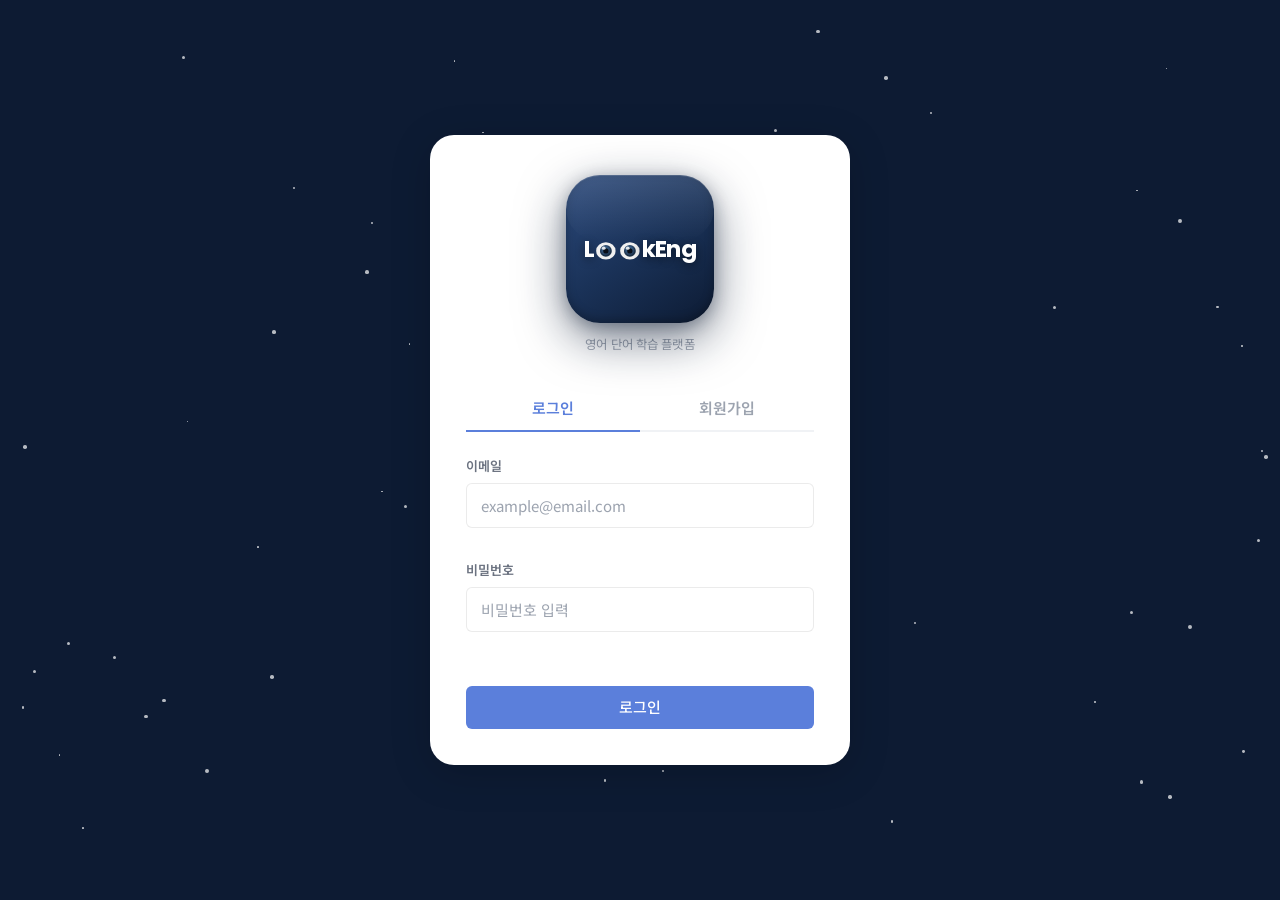
==== pages/dashboard.html @ 8b9e8c16 "✨ feat: 대시보드 페이지" ====
<!DOCTYPE html>
<html lang="ko">
<head>
  <meta charset="UTF-8">
  <meta name="viewport" content="width=device-width, initial-scale=1.0">
  <title>대시보드 - LookEng</title>
  <link rel="stylesheet" href="../css/global.css">
  <link rel="stylesheet" href="../css/components.css">
  <link rel="stylesheet" href="../css/pages/word-list.css">
  <link rel="stylesheet" href="../css/pages/dashboard.css">
</head>
<body>
  <div class="layout">
    
    
    <div class="layout__sidebar" id="sidebar"></div>

    <main class="layout__main">
      <div class="dashboard-grid">
        
        <!-- 좌측 컬럼: 메인 영역 -->
        <div class="dashboard-grid__left">
          
          <section class="welcome-card card">
            <p class="welcome-card__greeting">환영합니다!</p>
            <h1 class="welcome-card__title"><span id="userName">백송현</span>님, 오늘도 달려볼까요? 🚀</h1>
            <p class="welcome-card__subtitle">오늘의 목표까지 단 <strong>7단어</strong> 남았습니다.</p>

            <div class="welcome-progress">
              <div class="welcome-progress__header">
                <span>오늘의 학습 진행도</span>
                <span class="welcome-progress__text">8 / 15</span>
              </div>
              <div class="progress-bar">
                <div class="progress-bar__fill" style="width: 53%;"></div>
              </div>
            </div>

            <div class="welcome-actions">
              <a href="./test.html" class="btn btn--primary">▶ 퀴즈 시작하기</a>
              <a href="./word-list.html" class="btn btn--secondary">단어장 보기</a>
            </div>
          </section>

          <section class="master-progress-card card">
            <h2>단어장 마스터 진행도</h2>
            <div class="master-progress__header">
              <span id="currentLevelText">Lv.1 (현재 외운 단어)</span>
              <span class="master-progress__count"><span id="progressText">0 / 0</span> 개 (Lv.5)</span>
            </div>
            <div class="progress-bar">
              <div class="progress-bar__fill progress-bar__fill--success" id="progressFill" style="width: 0%;"></div>
            </div>
          </section>

        </div>

        <!-- 우측 컬럼: 요약 영역 -->
        <div class="dashboard-grid__right">
          
          <section class="grade-card card card--navy">
            <div class="grade-stats">
              <div class="grade-stat">
                <span class="grade-stat__label">현재 등급</span>
                <strong class="grade-stat__value">
                  <span id="gradeEmoji">🥇</span> <span id="gradeLabel" style="color: #FFD700;">골드</span>
                </strong>
              </div>
              <div class="grade-stat grade-stat--right">
                <span class="grade-stat__label">누적 포인트</span>
                <strong class="grade-stat__value">855 P</strong>
              </div>
            </div>
            <div class="streak-box">
              <span class="streak-box__icon">🔥</span>
              <div class="streak-box__text">
                <strong>14일 연속 학습 중!</strong>
                <p>스트릭을 유지하고 보너스 P를 받으세요.</p>
              </div>
            </div>
          </section>

        </div>
      </div>
    </main>
  </div>

  <script type="module" src="../js/pages/dashboard.js"></script>
</body>
</html>
---- css/global.css ----
/* =============================================
   LookEng Global CSS
   - Google Fonts import
   - Design tokens (CSS 변수)
   - CSS Reset
   - Base typography
   - Layout utilities
   ============================================= */

@import url('https://fonts.googleapis.com/css2?family=Poppins:wght@400;600;700;800&family=Noto+Sans+KR:wght@400;500;700&display=swap');

/* ── Design Tokens ── */
:root {
  /* Brand Colors */
  --color-navy-dark:      #0D1B33;
  --color-navy-mid:       #1A3258;
  --color-navy-light:     #2C4A7C;
  --color-blue-primary:   #5B7FDB;
  --color-blue-light:     #A8C4F0;
  --color-blue-hover:     #4A6EC9;

  /* UI Colors */
  --color-bg:             #F0F2F5;
  --color-surface:        #FFFFFF;
  --color-border:         rgba(0, 0, 0, 0.08);
  --color-border-focus:   #5B7FDB;

  /* Text */
  --color-text-primary:   #1A1A2E;
  --color-text-secondary: #6B7280;
  --color-text-muted:     #9CA3AF;

  /* State */
  --color-success:        #10B981;
  --color-success-bg:     #ECFDF5;
  --color-danger:         #EF4444;
  --color-danger-bg:      #FEF2F2;
  --color-warning:        #F59E0B;
  --color-memorized:      #B0B8CC;

  /* Typography */
  --font-en:              'Poppins', sans-serif;
  --font-ko:              'Noto Sans KR', sans-serif;
  --font-size-base:       16px;

  /* Spacing & Shape */
  --radius-sm:            6px;
  --radius:               12px;
  --radius-lg:            16px;
  --radius-xl:            24px;

  /* Shadows */
  --shadow-sm:            0 1px 4px rgba(0, 0, 0, 0.06);
  --shadow-card:          0 2px 12px rgba(0, 0, 0, 0.08);
  --shadow-hover:         0 4px 20px rgba(0, 0, 0, 0.12);
  --shadow-modal:         0 8px 40px rgba(0, 0, 0, 0.18);

  /* Layout */
  --sidebar-width:        240px;
  --topbar-height:        60px;

  /* Transitions */
  --transition-fast:      0.15s ease;
  --transition-base:      0.25s ease;
  --transition-flip:      0.5s ease;
}

/* ── CSS Reset ── */
*, *::before, *::after {
  box-sizing: border-box;
  margin: 0;
  padding: 0;
}

[hidden] { display: none !important; }

html {
  font-size: var(--font-size-base);
  scroll-behavior: smooth;
}

body {
  font-family: var(--font-ko);
  background-color: var(--color-bg);
  color: var(--color-text-primary);
  line-height: 1.6;
  -webkit-font-smoothing: antialiased;
  -moz-osx-font-smoothing: grayscale;
}

a {
  color: inherit;
  text-decoration: none;
}

button {
  cursor: pointer;
  font-family: var(--font-ko);
  border: none;
  background: none;
  line-height: 1.5;
}

input, textarea, select {
  font-family: var(--font-ko);
  font-size: 1rem;
  outline: none;
}

img, svg {
  display: block;
  max-width: 100%;
}

ul, ol {
  list-style: none;
}

/* ── Typography Helpers ── */
.en {
  font-family: var(--font-en);
}

.text-primary   { color: var(--color-text-primary); }
.text-secondary { color: var(--color-text-secondary); }
.text-muted     { color: var(--color-text-muted); }
.text-blue      { color: var(--color-blue-primary); }
.text-danger    { color: var(--color-danger); }
.text-success   { color: var(--color-success); }

.font-bold      { font-weight: 700; }
.font-medium    { font-weight: 500; }

/* ── Sidebar Layout ── */
.layout {
  display: flex;
  min-height: 100vh;
}

.layout__sidebar {
  width: var(--sidebar-width);
  flex-shrink: 0;
  position: sticky;
  top: 0;
  height: 100vh;
}

.layout__main {
  flex: 1;
  min-width: 0;
  padding: 32px;
  overflow-y: auto;
}

/* ── Topbar Layout (테스트 페이지용) ── */
.topbar-layout {
  display: flex;
  flex-direction: column;
  min-height: 100vh;
}

.topbar {
  height: var(--topbar-height);
  background: var(--color-surface);
  border-bottom: 1px solid var(--color-border);
  display: flex;
  align-items: center;
  justify-content: space-between;
  padding: 0 24px;
  flex-shrink: 0;
}

.topbar__title {
  font-size: 1rem;
  font-weight: 700;
  color: var(--color-text-primary);
}

.topbar__right {
  display: flex;
  align-items: center;
  gap: 12px;
  color: var(--color-text-secondary);
  font-size: 0.875rem;
}

.topbar-layout__main {
  flex: 1;
  display: flex;
  align-items: center;
  justify-content: center;
  padding: 32px 16px;
  background: var(--color-bg);
}

/* ── Utility ── */
.sr-only {
  position: absolute;
  width: 1px;
  height: 1px;
  overflow: hidden;
  clip: rect(0, 0, 0, 0);
  white-space: nowrap;
}

.divider {
  border: none;
  border-top: 1px solid var(--color-border);
  margin: 16px 0;
}

/* ── Scrollbar ── */
::-webkit-scrollbar       { width: 6px; height: 6px; }
::-webkit-scrollbar-track { background: transparent; }
::-webkit-scrollbar-thumb { background: rgba(0,0,0,0.15); border-radius: 3px; }
::-webkit-scrollbar-thumb:hover { background: rgba(0,0,0,0.25); }
---- css/components.css ----
/* =============================================
   LookEng Components CSS
   - Buttons
   - Form inputs
   - Sidebar
   - Cards
   - Word card (3D flip)
   - Progress bar
   - Toast
   - Part-of-speech badges
   - Modal
   - Pagination
   - Grade card
   ============================================= */

/* ── Buttons ── */
.btn {
  display: inline-flex;
  align-items: center;
  justify-content: center;
  gap: 6px;
  padding: 10px 20px;
  border-radius: var(--radius-sm);
  font-size: 0.9375rem;
  font-weight: 500;
  transition: background var(--transition-fast), transform var(--transition-fast), box-shadow var(--transition-fast);
  white-space: nowrap;
  cursor: pointer;
}

.btn:active { transform: scale(0.97); }
.btn:disabled { opacity: 0.5; cursor: not-allowed; transform: none; }

.btn--primary {
  background: var(--color-blue-primary);
  color: #fff;
}
.btn--primary:hover:not(:disabled) {
  background: var(--color-blue-hover);
  box-shadow: 0 4px 14px rgba(91, 127, 219, 0.4);
}

.btn--navy {
  background: var(--color-navy-mid);
  color: #fff;
}
.btn--navy:hover:not(:disabled) {
  background: var(--color-navy-dark);
  box-shadow: 0 4px 14px rgba(26, 50, 88, 0.4);
}

.btn--secondary {
  background: var(--color-surface);
  color: var(--color-text-primary);
  border: 1px solid var(--color-border);
}
.btn--secondary:hover:not(:disabled) {
  background: var(--color-bg);
  border-color: #c0c8d4;
}

.btn--ghost {
  background: transparent;
  color: var(--color-text-secondary);
}
.btn--ghost:hover:not(:disabled) {
  background: var(--color-bg);
  color: var(--color-text-primary);
}

.btn--danger {
  background: var(--color-danger);
  color: #fff;
}
.btn--danger:hover:not(:disabled) {
  background: #dc2626;
}

.btn--sm { padding: 6px 14px; font-size: 0.8125rem; }
.btn--lg { padding: 14px 28px; font-size: 1rem; }
.btn--full { width: 100%; }

/* 로딩 스피너 버튼 */
.btn--loading { position: relative; color: transparent !important; pointer-events: none; }
.btn--loading::after {
  content: '';
  position: absolute;
  width: 16px; height: 16px;
  border: 2px solid rgba(255,255,255,0.4);
  border-top-color: #fff;
  border-radius: 50%;
  animation: spin 0.6s linear infinite;
}
@keyframes spin { to { transform: rotate(360deg); } }

/* ── Form Inputs ── */
.form-group {
  display: flex;
  flex-direction: column;
  gap: 6px;
  margin-bottom: 16px;
}

.form-label {
  font-size: 0.875rem;
  font-weight: 500;
  color: var(--color-text-primary);
}

.input {
  width: 100%;
  padding: 11px 14px;
  border: 1.5px solid var(--color-border);
  border-radius: var(--radius-sm);
  background: #f8f9fb;
  color: var(--color-text-primary);
  font-size: 0.9375rem;
  transition: border-color var(--transition-fast), background var(--transition-fast);
}
.input:focus {
  border-color: var(--color-border-focus);
  background: #fff;
}
.input::placeholder { color: var(--color-text-muted); }
.input--error { border-color: var(--color-danger); }

.form-error {
  font-size: 0.8125rem;
  color: var(--color-danger);
  display: none;
}
.form-error.is-visible { display: block; }

/* ── Sidebar ── */
.sidebar {
  width: var(--sidebar-width);
  height: 100vh;
  background: var(--color-surface);
  border-right: 1px solid var(--color-border);
  display: flex;
  flex-direction: column;
  padding: 0;
  overflow: hidden;
}

.sidebar__header {
  padding: 20px 16px 16px;
  border-bottom: 1px solid var(--color-border);
}

.sidebar__brand {
  display: flex;
  align-items: center;
  gap: 10px;
  text-decoration: none;
}

.sidebar__logo {
  width: 36px;
  height: 36px;
  background: linear-gradient(145deg, var(--color-navy-light), var(--color-navy-dark));
  border-radius: var(--radius-sm);
  display: flex;
  align-items: center;
  justify-content: center;
  flex-shrink: 0;
}

.sidebar__brand-text {
  font-family: var(--font-en);
  font-size: 1.125rem;
  font-weight: 700;
  color: var(--color-navy-mid);
  letter-spacing: -0.02em;
}

.sidebar__nav {
  flex: 1;
  padding: 12px 10px;
  display: flex;
  flex-direction: column;
  gap: 2px;
  overflow-y: auto;
}

.nav-item {
  display: flex;
  align-items: center;
  gap: 10px;
  padding: 10px 12px;
  border-radius: var(--radius-sm);
  font-size: 0.9rem;
  color: var(--color-text-secondary);
  transition: background var(--transition-fast), color var(--transition-fast);
  cursor: pointer;
  text-decoration: none;
}
.nav-item:hover { background: var(--color-bg); color: var(--color-text-primary); }
.nav-item--active {
  background: #EEF3FF;
  color: var(--color-blue-primary);
  font-weight: 500;
}
.nav-item--active .nav-item__icon svg path,
.nav-item--active .nav-item__icon svg rect { fill: var(--color-blue-primary); }

.nav-item__icon {
  width: 20px;
  height: 20px;
  flex-shrink: 0;
  display: flex;
  align-items: center;
  justify-content: center;
  opacity: 0.7;
}
.nav-item--active .nav-item__icon { opacity: 1; }

.sidebar__footer {
  padding: 14px 16px;
  border-top: 1px solid var(--color-border);
}

.sidebar__user-label {
  font-size: 0.75rem;
  color: var(--color-text-muted);
}

.sidebar__user-name {
  display: block;
  font-size: 0.9rem;
  font-weight: 500;
  color: var(--color-text-primary);
  margin: 2px 0 10px;
  overflow: hidden;
  text-overflow: ellipsis;
  white-space: nowrap;
}

.sidebar__logout-btn {
  display: flex;
  align-items: center;
  gap: 6px;
  font-size: 0.875rem;
  color: var(--color-danger);
  background: none;
  border: none;
  cursor: pointer;
  padding: 0;
  transition: opacity var(--transition-fast);
}
.sidebar__logout-btn:hover { opacity: 0.7; }

/* ── Section Header (페이지 공통) ── */
.page-header {
  display: flex;
  align-items: center;
  justify-content: space-between;
  margin-bottom: 8px;
}
.page-title {
  font-size: 1.75rem;
  font-weight: 700;
  color: var(--color-text-primary);
}
.page-subtitle {
  font-size: 0.875rem;
  color: var(--color-text-secondary);
  margin-bottom: 20px;
}

/* ── Progress Bar ── */
.progress-wrap {
  margin-bottom: 20px;
}

.progress-header {
  display: flex;
  justify-content: space-between;
  font-size: 0.875rem;
  color: var(--color-text-secondary);
  margin-bottom: 6px;
}
.progress-header strong { color: var(--color-blue-primary); }

.progress-bar {
  height: 8px;
  background: #E5EAF2;
  border-radius: 99px;
  overflow: hidden;
}

.progress-bar__fill {
  height: 100%;
  background: linear-gradient(90deg, var(--color-blue-primary), var(--color-blue-light));
  border-radius: 99px;
  transition: width 0.6s ease;
}

/* ── Toast ── */
.toast {
  position: fixed;
  bottom: 28px;
  right: 28px;
  padding: 12px 20px;
  border-radius: var(--radius-sm);
  font-size: 0.9rem;
  font-weight: 500;
  color: #fff;
  box-shadow: var(--shadow-modal);
  z-index: 9999;
  transform: translateY(12px);
  opacity: 0;
  transition: transform 0.25s ease, opacity 0.25s ease;
  max-width: 320px;
}
.toast.is-visible { transform: translateY(0); opacity: 1; }
.toast--info    { background: var(--color-navy-mid); }
.toast--success { background: var(--color-success); }
.toast--error   { background: var(--color-danger); }

/* ── Part-of-speech Badges ── */
.pos-badge {
  display: inline-block;
  padding: 2px 8px;
  border-radius: 99px;
  font-size: 0.75rem;
  font-weight: 500;
  font-family: var(--font-en);
  letter-spacing: 0.02em;
}
.pos-badge--noun       { background: #EEF3FF; color: #4A6EDB; }
.pos-badge--verb       { background: #ECFDF5; color: #059669; }
.pos-badge--adjective  { background: #FFF7ED; color: #D97706; }
.pos-badge--adverb     { background: #F5F3FF; color: #7C3AED; }
.pos-badge--default    { background: var(--color-bg); color: var(--color-text-secondary); }

/* ── Word Card (3D Flip) ── */
.word-grid {
  display: grid;
  grid-template-columns: repeat(3, 1fr);
  gap: 16px;
}

.word-card-wrapper {
  perspective: 1000px;
  cursor: pointer;
  min-height: 220px;
}

.word-card {
  position: relative;
  width: 100%;
  height: 100%;
  min-height: 220px;
  transform-style: preserve-3d;
  transition: transform var(--transition-flip);
}
.word-card.is-flipped { transform: rotateY(180deg); }

.word-card__face {
  position: absolute;
  inset: 0;
  backface-visibility: hidden;
  -webkit-backface-visibility: hidden;
  border-radius: var(--radius);
  background: var(--color-surface);
  box-shadow: var(--shadow-card);
  padding: 18px;
  display: flex;
  flex-direction: column;
  transition: box-shadow var(--transition-fast);
}
.word-card-wrapper:hover .word-card__face { box-shadow: var(--shadow-hover); }

/* 앞면: 영단어 + 품사 + 예문 */
.word-card__front {
  /* 기본 상태 */
}
.word-card__front-top {
  display: flex;
  justify-content: space-between;
  align-items: flex-start;
  margin-bottom: 12px;
}
.word-card__english {
  font-family: var(--font-en);
  font-size: 1.5rem;
  font-weight: 700;
  color: var(--color-text-primary);
  margin-bottom: 8px;
  word-break: break-word;
}
.word-card__example {
  font-size: 0.8125rem;
  color: var(--color-text-secondary);
  font-style: italic;
  line-height: 1.5;
  margin-top: auto;
  border-left: 3px solid var(--color-blue-light);
  padding-left: 8px;
}

/* 암기완료/외우기 버튼 */
.memorize-btn {
  flex-shrink: 0;
  padding: 4px 10px;
  border-radius: 99px;
  font-size: 0.75rem;
  font-weight: 500;
  transition: background var(--transition-fast), color var(--transition-fast);
  cursor: pointer;
  border: none;
  white-space: nowrap;
}
.memorize-btn--active {
  background: var(--color-blue-primary);
  color: #fff;
}
.memorize-btn--active:hover { background: var(--color-blue-hover); }
.memorize-btn--done {
  background: var(--color-bg);
  color: var(--color-text-muted);
  border: 1px solid var(--color-border);
}

/* 암기완료 카드 스타일 */
.word-card-wrapper.is-memorized .word-card__english {
  color: var(--color-memorized);
  text-decoration: line-through;
  text-decoration-color: var(--color-memorized);
}
.word-card-wrapper.is-memorized .word-card__face {
  background: #F8F9FB;
}

/* 뒷면: 한글 뜻 */
.word-card__back {
  transform: rotateY(180deg);
  display: flex;
  flex-direction: column;
  align-items: center;
  justify-content: center;
  gap: 8px;
  background: linear-gradient(145deg, var(--color-navy-light), var(--color-navy-dark));
}
.word-card__meaning {
  font-size: 1.375rem;
  font-weight: 700;
  color: #fff;
  text-align: center;
}
.word-card__english-hint {
  font-family: var(--font-en);
  font-size: 0.875rem;
  color: rgba(255, 255, 255, 0.5);
}

/* ── Card (일반 컨텐츠 카드) ── */
.card {
  background: var(--color-surface);
  border-radius: var(--radius);
  box-shadow: var(--shadow-card);
  padding: 24px;
}
.card--navy {
  background: linear-gradient(145deg, var(--color-navy-light), var(--color-navy-dark));
  color: #fff;
}

/* ── Grade Card ── */
.grade-card {
  background: var(--color-navy-dark);
  border-radius: var(--radius);
  padding: 20px;
  color: #fff;
}
.grade-card__label { font-size: 0.75rem; color: rgba(255,255,255,0.6); }
.grade-card__title {
  font-size: 1.5rem;
  font-weight: 700;
  color: #FFD700;
  display: flex;
  align-items: center;
  gap: 6px;
  margin: 4px 0;
}
.grade-card__points {
  font-family: var(--font-en);
  font-size: 1.25rem;
  font-weight: 700;
}
.grade-card__streak {
  margin-top: 14px;
  background: rgba(255,255,255,0.08);
  border-radius: var(--radius-sm);
  padding: 10px 14px;
  font-size: 0.875rem;
}

/* ── Modal ── */
.modal-overlay {
  position: fixed;
  inset: 0;
  background: rgba(0, 0, 0, 0.4);
  z-index: 900;
  display: flex;
  align-items: center;
  justify-content: center;
  opacity: 0;
  visibility: hidden;
  transition: opacity var(--transition-base), visibility var(--transition-base);
}
.modal-overlay.is-open {
  opacity: 1;
  visibility: visible;
}

.modal {
  background: var(--color-surface);
  border-radius: var(--radius-lg);
  box-shadow: var(--shadow-modal);
  width: 100%;
  max-width: 480px;
  max-height: 90vh;
  overflow-y: auto;
  transform: scale(0.95) translateY(8px);
  transition: transform var(--transition-base);
}
.modal-overlay.is-open .modal {
  transform: scale(1) translateY(0);
}

.modal__header {
  display: flex;
  align-items: center;
  justify-content: space-between;
  padding: 20px 24px 16px;
  border-bottom: 1px solid var(--color-border);
}
.modal__title { font-size: 1.0625rem; font-weight: 700; }
.modal__close {
  width: 28px; height: 28px;
  display: flex; align-items: center; justify-content: center;
  border-radius: 50%;
  color: var(--color-text-muted);
  transition: background var(--transition-fast);
}
.modal__close:hover { background: var(--color-bg); }

.modal__body  { padding: 20px 24px; }
.modal__footer {
  padding: 16px 24px 20px;
  display: flex;
  justify-content: flex-end;
  gap: 8px;
  border-top: 1px solid var(--color-border);
}

/* ── Pagination ── */
.pagination {
  display: flex;
  align-items: center;
  justify-content: center;
  gap: 4px;
  margin-top: 24px;
}

.pagination__btn {
  min-width: 36px;
  height: 36px;
  padding: 0 8px;
  border-radius: var(--radius-sm);
  font-size: 0.875rem;
  color: var(--color-text-secondary);
  transition: background var(--transition-fast), color var(--transition-fast);
  display: flex;
  align-items: center;
  justify-content: center;
}
.pagination__btn:hover:not(:disabled) { background: var(--color-bg); color: var(--color-text-primary); }
.pagination__btn--active {
  background: var(--color-blue-primary);
  color: #fff;
  font-weight: 600;
}
.pagination__btn:disabled { opacity: 0.4; cursor: not-allowed; }

/* ── Sort / Filter 바 ── */
.toolbar {
  display: flex;
  align-items: center;
  gap: 10px;
  margin-bottom: 20px;
  flex-wrap: wrap;
}

.sort-select {
  padding: 7px 32px 7px 12px;
  border: 1.5px solid var(--color-border);
  border-radius: var(--radius-sm);
  background: var(--color-surface);
  color: var(--color-text-primary);
  font-size: 0.875rem;
  cursor: pointer;
  appearance: none;
  background-image: url("data:image/svg+xml,%3Csvg xmlns='http://www.w3.org/2000/svg' width='12' height='8' viewBox='0 0 12 8'%3E%3Cpath d='M1 1l5 5 5-5' stroke='%236B7280' stroke-width='1.5' fill='none' stroke-linecap='round'/%3E%3C/svg%3E");
  background-repeat: no-repeat;
  background-position: right 10px center;
  transition: border-color var(--transition-fast);
}
.sort-select:focus { border-color: var(--color-blue-primary); }

/* ── Chip (테스트 범위 선택) ── */
.chip-group {
  display: flex;
  gap: 8px;
  flex-wrap: wrap;
}
.chip {
  padding: 6px 16px;
  border-radius: 99px;
  border: 1.5px solid var(--color-border);
  background: var(--color-surface);
  font-size: 0.875rem;
  color: var(--color-text-secondary);
  cursor: pointer;
  transition: border-color var(--transition-fast), background var(--transition-fast), color var(--transition-fast);
}
.chip:hover { border-color: var(--color-blue-primary); color: var(--color-blue-primary); }
.chip.is-active {
  background: var(--color-navy-mid);
  border-color: var(--color-navy-mid);
  color: #fff;
  font-weight: 500;
}

/* ── Skeleton Loader ── */
.skeleton {
  background: linear-gradient(90deg, #f0f0f0 25%, #e0e0e0 50%, #f0f0f0 75%);
  background-size: 200% 100%;
  animation: shimmer 1.4s infinite;
  border-radius: var(--radius-sm);
}
@keyframes shimmer { 0% { background-position: 200% 0; } 100% { background-position: -200% 0; } }

/* ── Empty State ── */
.empty-state {
  display: flex;
  flex-direction: column;
  align-items: center;
  justify-content: center;
  padding: 60px 24px;
  color: var(--color-text-muted);
  text-align: center;
  gap: 8px;
}
.empty-state__icon { font-size: 2.5rem; margin-bottom: 4px; }
.empty-state__title { font-size: 1rem; font-weight: 600; color: var(--color-text-secondary); }
.empty-state__desc  { font-size: 0.875rem; }
---- css/pages/word-list.css ----
/* ── 단어장 페이지 ── */

/* 레이아웃 */
.layout {
  display: flex;
  min-height: 100vh;
}

.layout__sidebar {
  width: var(--sidebar-width);
  flex-shrink: 0;
  background: var(--color-navy-dark);
  position: fixed;
  top: 0;
  left: 0;
  height: 100vh;
  overflow-y: auto;
  display: flex;
  flex-direction: column;
}

.layout__main {
  margin-left: var(--sidebar-width);
  flex: 1;
  padding: 32px;
  min-height: 100vh;
}

/* 사이드바 스타일 */
.sidebar__header {
  padding: 24px 20px 16px;
  border-bottom: 1px solid rgba(255,255,255,0.06);
}

.sidebar__brand {
  display: flex;
  align-items: center;
  gap: 10px;
  text-decoration: none;
}

.sidebar__logo {
  width: 28px;
  height: 28px;
  display: flex;
  align-items: center;
  justify-content: center;
}

.sidebar__brand-logo {
  display: flex;
  align-items: center;
  font-family: var(--font-en);
  font-size: 1.1rem;
  font-weight: 800;
  color: #fff;
  letter-spacing: -0.3px;
  gap: 1px;
}

.sidebar__brand-l,
.sidebar__brand-keng {
  line-height: 1;
}

.sidebar__brand-eye {
  display: inline-flex;
  align-items: center;
  margin-top: 0.1em;
}

.sidebar__nav {
  flex: 1;
  padding: 16px 12px;
  display: flex;
  flex-direction: column;
  gap: 4px;
}

.nav-item {
  display: flex;
  align-items: center;
  gap: 10px;
  padding: 10px 12px;
  border-radius: var(--radius-sm);
  color: rgba(255,255,255,0.6);
  font-size: 0.875rem;
  font-weight: 500;
  text-decoration: none;
  transition: background var(--transition-fast), color var(--transition-fast);
}

.nav-item:hover { background: rgba(255,255,255,0.07); color: #fff; }
.nav-item--active { background: rgba(91,127,219,0.25); color: #fff; font-weight: 700; }

.nav-item__icon { width: 18px; height: 18px; flex-shrink: 0; }

.sidebar__footer {
  padding: 16px 20px;
  border-top: 1px solid rgba(255,255,255,0.06);
  display: flex;
  flex-direction: column;
  gap: 4px;
}

.sidebar__user-label { font-size: 0.72rem; color: rgba(255,255,255,0.4); }
.sidebar__user-name  { font-size: 0.875rem; color: #fff; font-weight: 600; }

.sidebar__logout-btn {
  margin-top: 8px;
  display: flex;
  align-items: center;
  gap: 6px;
  padding: 7px 10px;
  border-radius: var(--radius-sm);
  background: rgba(239,68,68,0.12);
  color: rgba(239,68,68,0.85);
  font-size: 0.8125rem;
  font-weight: 500;
  border: none;
  cursor: pointer;
  transition: background var(--transition-fast);
  width: 100%;
}
.sidebar__logout-btn:hover { background: rgba(239,68,68,0.22); }

/* 헤더 */
.page-header {
  display: flex;
  align-items: center;
  justify-content: space-between;
  margin-bottom: 24px;
  flex-wrap: wrap;
  gap: 12px;
}

.page-title {
  font-size: 1.375rem;
  font-weight: 700;
  color: var(--color-text-primary);
}

.page-title__hint {
  font-size: 0.75rem;
  font-weight: 400;
  color: var(--color-text-muted);
  margin-left: 8px;
  vertical-align: middle;
}

/* 진도 섹션 */
.progress-section {
  background: var(--color-surface);
  border-radius: var(--radius);
  padding: 20px 24px;
  margin-bottom: 24px;
  box-shadow: var(--shadow-sm);
  display: flex;
  align-items: center;
  gap: 20px;
  flex-wrap: wrap;
}

.progress-section__label {
  font-size: 0.875rem;
  color: var(--color-text-secondary);
  white-space: nowrap;
}

.progress-bar {
  flex: 1;
  min-width: 160px;
  height: 8px;
  background: var(--color-bg);
  border-radius: 99px;
  overflow: hidden;
}

.progress-bar__fill {
  height: 100%;
  background: linear-gradient(90deg, var(--color-blue-primary), var(--color-navy-light));
  border-radius: 99px;
  transition: width 0.4s ease;
}

.progress-section__count {
  font-size: 0.875rem;
  font-weight: 600;
  color: var(--color-text-primary);
  white-space: nowrap;
}

/* 컨트롤 바 */
.controls {
  display: flex;
  align-items: center;
  justify-content: space-between;
  margin-bottom: 20px;
  gap: 12px;
  flex-wrap: wrap;
}

.sort-select {
  padding: 8px 12px;
  border: 1.5px solid var(--color-border);
  border-radius: var(--radius-sm);
  font-size: 0.875rem;
  font-family: var(--font-ko);
  color: var(--color-text-primary);
  background: var(--color-surface);
  cursor: pointer;
  outline: none;
}
.sort-select:focus { border-color: var(--color-border-focus); }

/* 단어 카드 그리드 */
.word-grid {
  display: grid;
  grid-template-columns: repeat(auto-fill, minmax(240px, 1fr));
  gap: 20px;
  margin-bottom: 32px;
}

/* 3D 플립 카드 */
.word-card-wrapper {
  position: relative;
  height: 180px;
  perspective: 1000px;
  cursor: pointer;
}

.word-card {
  width: 100%;
  height: 100%;
  position: relative;
  transform-style: preserve-3d;
  transition: transform var(--transition-flip);
  border-radius: var(--radius);
}

.word-card-wrapper:hover .word-card:not(.is-flipped) {
  transform: rotateY(5deg);
}

.word-card.is-flipped { transform: rotateY(180deg); }

.word-card__face {
  position: absolute;
  inset: 0;
  backface-visibility: hidden;
  border-radius: var(--radius);
  padding: 20px;
  display: flex;
  flex-direction: column;
  justify-content: space-between;
  box-shadow: var(--shadow-card);
}

/* 앞면 */
.word-card__front {
  background: var(--color-surface);
  border: 1px solid var(--color-border);
  padding-right: 44px;
}

.word-card__front-top {
  display: flex;
  align-items: flex-start;
  justify-content: space-between;
  gap: 8px;
}

.word-card__english {
  font-family: var(--font-en);
  font-size: 1.35rem;
  font-weight: 800;
  color: var(--color-navy-dark);
  line-height: 1.2;
  word-break: break-word;
}

.word-card__sentence {
  font-size: 0.78rem;
  color: var(--color-text-muted);
  font-style: italic;
  line-height: 1.4;
  display: -webkit-box;
  -webkit-line-clamp: 2;
  -webkit-box-orient: vertical;
  overflow: hidden;
}

.word-card__flip-hint {
  font-size: 0.72rem;
  color: var(--color-text-muted);
  text-align: right;
}

/* 뒷면 */
.word-card__back {
  background: linear-gradient(145deg, var(--color-navy-light), var(--color-navy-dark));
  transform: rotateY(180deg);
  align-items: center;
  justify-content: center;
}

.word-card__meaning {
  font-size: 1.1rem;
  font-weight: 700;
  color: #fff;
  text-align: center;
  line-height: 1.4;
}

/* 암기완료 버튼 */
.memorize-btn {
  position: absolute;
  top: 10px;
  right: 10px;
  z-index: 10;
  width: 28px;
  height: 28px;
  border-radius: 50%;
  border: 1.5px solid var(--color-border);
  background: var(--color-surface);
  color: var(--color-text-muted);
  font-size: 0.75rem;
  font-weight: 700;
  display: flex;
  align-items: center;
  justify-content: center;
  transition: background var(--transition-fast), color var(--transition-fast), border-color var(--transition-fast);
  cursor: pointer;
}

.memorize-btn:hover {
  background: var(--color-success-bg);
  border-color: var(--color-success);
  color: var(--color-success);
}

/* 암기완료 상태 */
.word-card-wrapper--memorized .word-card__front {
  background: var(--color-bg);
  opacity: 0.7;
}

.word-card-wrapper--memorized .word-card__english {
  color: var(--color-memorized);
  text-decoration: line-through;
}

.word-card-wrapper--memorized .memorize-btn {
  background: var(--color-success-bg);
  border-color: var(--color-success);
  color: var(--color-success);
}

/* 품사 배지 */
.pos-badge {
  display: inline-block;
  padding: 2px 8px;
  border-radius: 99px;
  font-size: 0.7rem;
  font-weight: 700;
  font-family: var(--font-en);
  text-transform: lowercase;
  flex-shrink: 0;
}

.pos-badge--noun      { background: #EEF2FF; color: #4338CA; }
.pos-badge--verb      { background: #F0FDF4; color: #15803D; }
.pos-badge--adjective { background: #FFF7ED; color: #C2410C; }
.pos-badge--adverb    { background: #FDF4FF; color: #7E22CE; }
.pos-badge--default   { background: var(--color-bg); color: var(--color-text-muted); }

/* 페이지네이션 */
.pagination-wrapper { display: flex; justify-content: center; margin-top: 8px; }

.pagination { display: flex; gap: 6px; }

.pagination__btn {
  min-width: 36px;
  height: 36px;
  padding: 0 10px;
  border-radius: var(--radius-sm);
  border: 1.5px solid var(--color-border);
  background: var(--color-surface);
  color: var(--color-text-secondary);
  font-size: 0.875rem;
  font-weight: 500;
  cursor: pointer;
  transition: background var(--transition-fast), color var(--transition-fast), border-color var(--transition-fast);
}

.pagination__btn:hover:not(:disabled) {
  border-color: var(--color-blue-primary);
  color: var(--color-blue-primary);
}

.pagination__btn--active {
  background: var(--color-blue-primary);
  border-color: var(--color-blue-primary);
  color: #fff;
}

.pagination__btn:disabled { opacity: 0.35; cursor: not-allowed; }

/* 빈 상태 */
.empty-state {
  grid-column: 1 / -1;
  text-align: center;
  padding: 60px 20px;
  color: var(--color-text-muted);
}
---- css/pages/dashboard.css ----
/* css/pages/dashboard.css */

/* 2단 그리드 레이아웃 */
.dashboard-grid {
  display: grid;
  grid-template-columns: 1.8fr 1fr;
  gap: 24px;
  align-items: start;
}

.dashboard-grid__left,
.dashboard-grid__right {
  display: flex;
  flex-direction: column;
  gap: 24px;
}

/* 1. 환영 카드 */
.welcome-card { padding: 36px 40px; }
.welcome-card__greeting { font-size: 0.9rem; color: var(--color-text-secondary); margin-bottom: 6px; }
.welcome-card__title { font-size: 1.875rem; font-weight: 800; margin-bottom: 12px; color: var(--color-text-primary); }
.welcome-card__subtitle { font-size: 0.9375rem; color: var(--color-text-secondary); margin-bottom: 28px; }
.welcome-card__subtitle strong { color: var(--color-blue-primary); }

.welcome-progress { margin-bottom: 28px; }
.welcome-progress__header { display: flex; justify-content: space-between; font-size: 0.875rem; font-weight: 600; margin-bottom: 10px; }
.welcome-progress__text { color: var(--color-blue-primary); }
.welcome-actions { display: flex; gap: 12px; }

/* 2. 단어장 마스터 진행도 */
.master-progress-card { padding: 28px 32px; }
.master-progress-card h2 { font-size: 1.125rem; font-weight: 700; margin-bottom: 20px; }
.master-progress__header { display: flex; justify-content: space-between; font-size: 0.875rem; margin-bottom: 10px; font-weight: 600; color: var(--color-text-secondary); }
.master-progress__count { color: var(--color-success); }
.progress-bar__fill--success { background: linear-gradient(90deg, #10B981, #34D399); }

/* 3. 등급 & 포인트 카드 */
.grade-card { background: var(--color-navy-dark); color: #fff; padding: 32px; border-radius: var(--radius-lg); }
.grade-stats { display: flex; justify-content: space-between; margin-bottom: 32px; }
.grade-stat { display: flex; flex-direction: column; gap: 6px; }
.grade-stat--right { text-align: right; }
.grade-stat__label { font-size: 0.8125rem; color: rgba(255, 255, 255, 0.7); }
.grade-stat__value { font-size: 1.5rem; font-weight: 800; display: flex; align-items: center; gap: 8px; }

.streak-box { background: rgba(255, 255, 255, 0.08); border-radius: var(--radius); padding: 16px 20px; display: flex; gap: 16px; align-items: center; }
.streak-box__icon { font-size: 2rem; }
.streak-box__text strong { display: block; font-size: 1rem; font-weight: 700; margin-bottom: 4px; }
.streak-box__text p { font-size: 0.8125rem; color: rgba(255, 255, 255, 0.6); margin: 0; line-height: 1.4; }
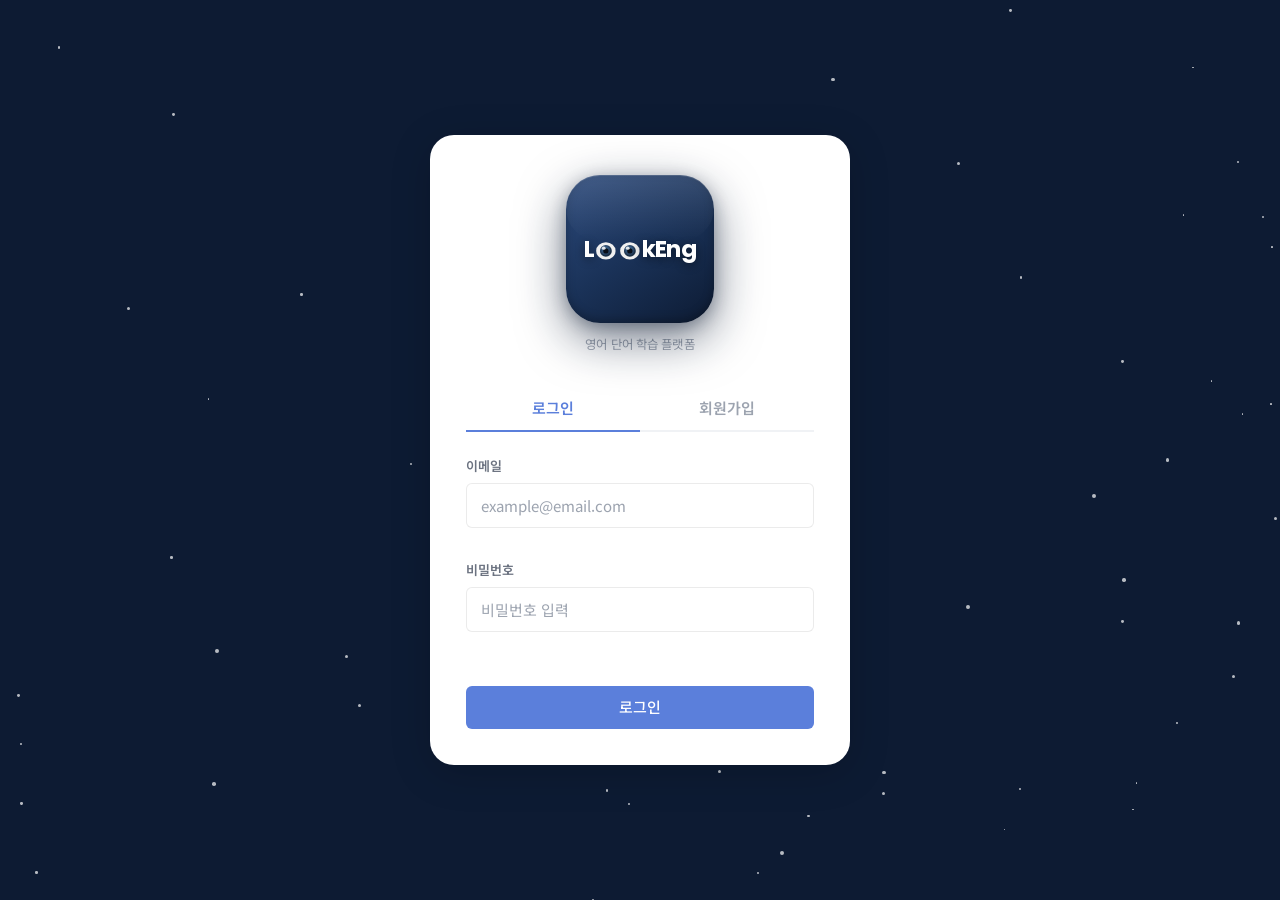
==== commit d2de4d0e: "✨ feat: 대시보드 페이지" ====
--- a/pages/dashboard.html
+++ b/pages/dashboard.html
@@ -11,76 +11,39 @@
 </head>
 <body>
   <div class="layout">
-    
-    
     <div class="layout__sidebar" id="sidebar"></div>
 
     <main class="layout__main">
       <div class="dashboard-grid">
         
-        <!-- 좌측 컬럼: 메인 영역 -->
-        <div class="dashboard-grid__left">
-          
-          <section class="welcome-card card">
-            <p class="welcome-card__greeting">환영합니다!</p>
-            <h1 class="welcome-card__title"><span id="userName">백송현</span>님, 오늘도 달려볼까요? 🚀</h1>
-            <p class="welcome-card__subtitle">오늘의 목표까지 단 <strong>7단어</strong> 남았습니다.</p>
+        <section class="welcome-card card">
+          <h1 class="welcome-card__title">환영합니다! <span id="userName">User</span>님, 오늘도 달려볼까요? 🚀</h1>
+          <div class="dashboard-actions">
+            <a href="./test.html" class="btn btn--primary btn--lg">퀴즈 시작하기</a>
+            <a href="./word-list.html" class="btn btn--secondary btn--lg">단어장 보기</a>
+          </div>
+        </section>
 
-            <div class="welcome-progress">
-              <div class="welcome-progress__header">
-                <span>오늘의 학습 진행도</span>
-                <span class="welcome-progress__text">8 / 15</span>
-              </div>
-              <div class="progress-bar">
-                <div class="progress-bar__fill" style="width: 53%;"></div>
-              </div>
-            </div>
+        <section class="learning-record-section card">
+          <h2 class="section-title">나의 학습 기록</h2>
+          <div class="grass-calendar-wrapper">
+            <div id="grassCalendarContainer"></div>
+            <!-- 🔥 깃허브 스타일 커스텀 툴팁 -->
+            <div id="grassTooltip" class="grass-tooltip"></div>
+          </div>
+        </section>
 
-            <div class="welcome-actions">
-              <a href="./test.html" class="btn btn--primary">▶ 퀴즈 시작하기</a>
-              <a href="./word-list.html" class="btn btn--secondary">단어장 보기</a>
-            </div>
-          </section>
+        <section class="feature-guide-section">
+          <div class="feature-card card">
+            <h3 class="feature-card__title">단어장</h3>
+            <p class="feature-card__desc">TOEIC 필수 단어를 확인하고 암기 상태를 관리하세요.</p>
+          </div>
+          <div class="feature-card card">
+            <h3 class="feature-card__title">단어 퀴즈</h3>
+            <p class="feature-card__desc">학습한 단어를 바탕으로 실전 퀴즈를 진행하세요.</p>
+          </div>
+        </section>
 
-          <section class="master-progress-card card">
-            <h2>단어장 마스터 진행도</h2>
-            <div class="master-progress__header">
-              <span id="currentLevelText">Lv.1 (현재 외운 단어)</span>
-              <span class="master-progress__count"><span id="progressText">0 / 0</span> 개 (Lv.5)</span>
-            </div>
-            <div class="progress-bar">
-              <div class="progress-bar__fill progress-bar__fill--success" id="progressFill" style="width: 0%;"></div>
-            </div>
-          </section>
-
-        </div>
-
-        <!-- 우측 컬럼: 요약 영역 -->
-        <div class="dashboard-grid__right">
-          
-          <section class="grade-card card card--navy">
-            <div class="grade-stats">
-              <div class="grade-stat">
-                <span class="grade-stat__label">현재 등급</span>
-                <strong class="grade-stat__value">
-                  <span id="gradeEmoji">🥇</span> <span id="gradeLabel" style="color: #FFD700;">골드</span>
-                </strong>
-              </div>
-              <div class="grade-stat grade-stat--right">
-                <span class="grade-stat__label">누적 포인트</span>
-                <strong class="grade-stat__value">855 P</strong>
-              </div>
-            </div>
-            <div class="streak-box">
-              <span class="streak-box__icon">🔥</span>
-              <div class="streak-box__text">
-                <strong>14일 연속 학습 중!</strong>
-                <p>스트릭을 유지하고 보너스 P를 받으세요.</p>
-              </div>
-            </div>
-          </section>
-
-        </div>
       </div>
     </main>
   </div>
--- a/css/pages/dashboard.css
+++ b/css/pages/dashboard.css
@@ -1,48 +1,172 @@
-/* css/pages/dashboard.css */
-
-/* 2단 그리드 레이아웃 */
 .dashboard-grid {
-  display: grid;
-  grid-template-columns: 1.8fr 1fr;
-  gap: 24px;
-  align-items: start;
-}
-
-.dashboard-grid__left,
-.dashboard-grid__right {
   display: flex;
   flex-direction: column;
   gap: 24px;
 }
 
-/* 1. 환영 카드 */
-.welcome-card { padding: 36px 40px; }
-.welcome-card__greeting { font-size: 0.9rem; color: var(--color-text-secondary); margin-bottom: 6px; }
-.welcome-card__title { font-size: 1.875rem; font-weight: 800; margin-bottom: 12px; color: var(--color-text-primary); }
-.welcome-card__subtitle { font-size: 0.9375rem; color: var(--color-text-secondary); margin-bottom: 28px; }
-.welcome-card__subtitle strong { color: var(--color-blue-primary); }
+.section-title {
+  margin: 0 0 16px 0;
+  font-size: 1.25rem;
+  font-weight: 700;
+  color: var(--color-text, #333);
+}
 
-.welcome-progress { margin-bottom: 28px; }
-.welcome-progress__header { display: flex; justify-content: space-between; font-size: 0.875rem; font-weight: 600; margin-bottom: 10px; }
-.welcome-progress__text { color: var(--color-blue-primary); }
-.welcome-actions { display: flex; gap: 12px; }
+.welcome-card__title {
+  font-size: 1.6rem;
+  font-weight: 800;
+  margin: 0 0 24px 0;
+  color: #0F172A;
+}
 
-/* 2. 단어장 마스터 진행도 */
-.master-progress-card { padding: 28px 32px; }
-.master-progress-card h2 { font-size: 1.125rem; font-weight: 700; margin-bottom: 20px; }
-.master-progress__header { display: flex; justify-content: space-between; font-size: 0.875rem; margin-bottom: 10px; font-weight: 600; color: var(--color-text-secondary); }
-.master-progress__count { color: var(--color-success); }
-.progress-bar__fill--success { background: linear-gradient(90deg, #10B981, #34D399); }
+.dashboard-actions {
+  display: flex;
+  gap: 12px;
+}
 
-/* 3. 등급 & 포인트 카드 */
-.grade-card { background: var(--color-navy-dark); color: #fff; padding: 32px; border-radius: var(--radius-lg); }
-.grade-stats { display: flex; justify-content: space-between; margin-bottom: 32px; }
-.grade-stat { display: flex; flex-direction: column; gap: 6px; }
-.grade-stat--right { text-align: right; }
-.grade-stat__label { font-size: 0.8125rem; color: rgba(255, 255, 255, 0.7); }
-.grade-stat__value { font-size: 1.5rem; font-weight: 800; display: flex; align-items: center; gap: 8px; }
+/* --- 🟢 잔디 캘린더 핵심 스타일 --- */
+.learning-record-section {
+  width: 100%;
+}
 
-.streak-box { background: rgba(255, 255, 255, 0.08); border-radius: var(--radius); padding: 16px 20px; display: flex; gap: 16px; align-items: center; }
-.streak-box__icon { font-size: 2rem; }
-.streak-box__text strong { display: block; font-size: 1rem; font-weight: 700; margin-bottom: 4px; }
-.streak-box__text p { font-size: 0.8125rem; color: rgba(255, 255, 255, 0.6); margin: 0; line-height: 1.4; }+.grass-calendar-wrapper {
+  width: 100%;
+  overflow-x: auto;
+  padding-bottom: 16px;
+  display: flex;
+  justify-content: center; /* 🔥 넓은 화면에서 가운데 정렬로 균형감 줌 */
+  position: relative;
+}
+
+.grass-calendar-container {
+  display: inline-flex; 
+  gap: 8px;
+  align-items: flex-end;
+  padding-top: 10px;
+}
+
+.grass-day-labels {
+  display: flex;
+  flex-direction: column;
+  justify-content: space-between;
+  font-size: 0.75rem;
+  color: #94A3B8;
+  height: 122px; 
+  padding-bottom: 4px;
+}
+
+.grass-day-labels span { 
+  line-height: 14px; 
+}
+
+.grass-graph-wrapper {
+  display: flex;
+  flex-direction: column;
+  gap: 4px;
+}
+
+.grass-month-labels {
+  display: flex;
+  font-size: 0.75rem;
+  color: #94A3B8;
+  position: relative;
+  height: 16px;
+  width: 100%;
+}
+
+.grass-month-label { 
+  position: absolute; 
+  white-space: nowrap; /* 🔥 글자 줄바꿈 방지 (5월 끝에 깨지던 현상 해결) */
+}
+
+.grass-grid {
+  display: grid;
+  grid-template-rows: repeat(7, 14px); /* 🔥 화면 비율에 맞게 14px로 적절히 키움 */
+  grid-auto-flow: column;
+  gap: 4px; 
+}
+
+.grass-cell {
+  width: 14px;
+  height: 14px;
+  border-radius: 3px; 
+  background-color: #EBEDF0;
+  transition: transform 0.1s, box-shadow 0.1s;
+}
+
+.grass-cell:hover {
+  transform: scale(1.3);
+  box-shadow: 0 2px 4px rgba(0,0,0,0.15);
+  z-index: 10;
+  cursor: pointer;
+}
+
+.grass-cell[data-level="1"] { background-color: #9BE9A8; }
+.grass-cell[data-level="2"] { background-color: #40C463; }
+.grass-cell[data-level="3"] { background-color: #30A14E; }
+.grass-cell[data-level="4"] { background-color: #216E39; }
+
+.grass-legend {
+  display: flex;
+  align-items: center;
+  justify-content: flex-end;
+  gap: 4px;
+  margin-top: 16px;
+  font-size: 0.75rem;
+  color: #64748B;
+}
+
+/* --- 💬 깃허브 스타일 커스텀 툴팁 --- */
+.grass-tooltip {
+  position: fixed;
+  background: #24292f;
+  color: #fff;
+  padding: 6px 10px;
+  font-size: 12px;
+  font-weight: 500;
+  border-radius: 6px;
+  pointer-events: none;
+  opacity: 0;
+  transition: opacity 0.1s ease-in-out;
+  z-index: 1000;
+  white-space: nowrap;
+  transform: translate(-50%, -100%);
+  margin-top: -8px;
+}
+
+.grass-tooltip::after {
+  content: '';
+  position: absolute;
+  top: 100%;
+  left: 50%;
+  margin-left: -5px;
+  border-width: 5px;
+  border-style: solid;
+  border-color: #24292f transparent transparent transparent;
+}
+
+/* --- 기능 소개 박스 --- */
+.feature-guide-section {
+  display: grid;
+  grid-template-columns: 1fr 1fr;
+  gap: 24px;
+}
+
+.feature-card__title {
+  margin: 0 0 8px 0;
+  font-size: 1.1rem;
+  font-weight: 700;
+  color: var(--color-primary, #4A90E2);
+}
+
+.feature-card__desc {
+  margin: 0;
+  font-size: 0.95rem;
+  color: #64748B;
+  line-height: 1.5;
+}
+
+@media (max-width: 768px) {
+  .feature-guide-section {
+    grid-template-columns: 1fr;
+  }
+}
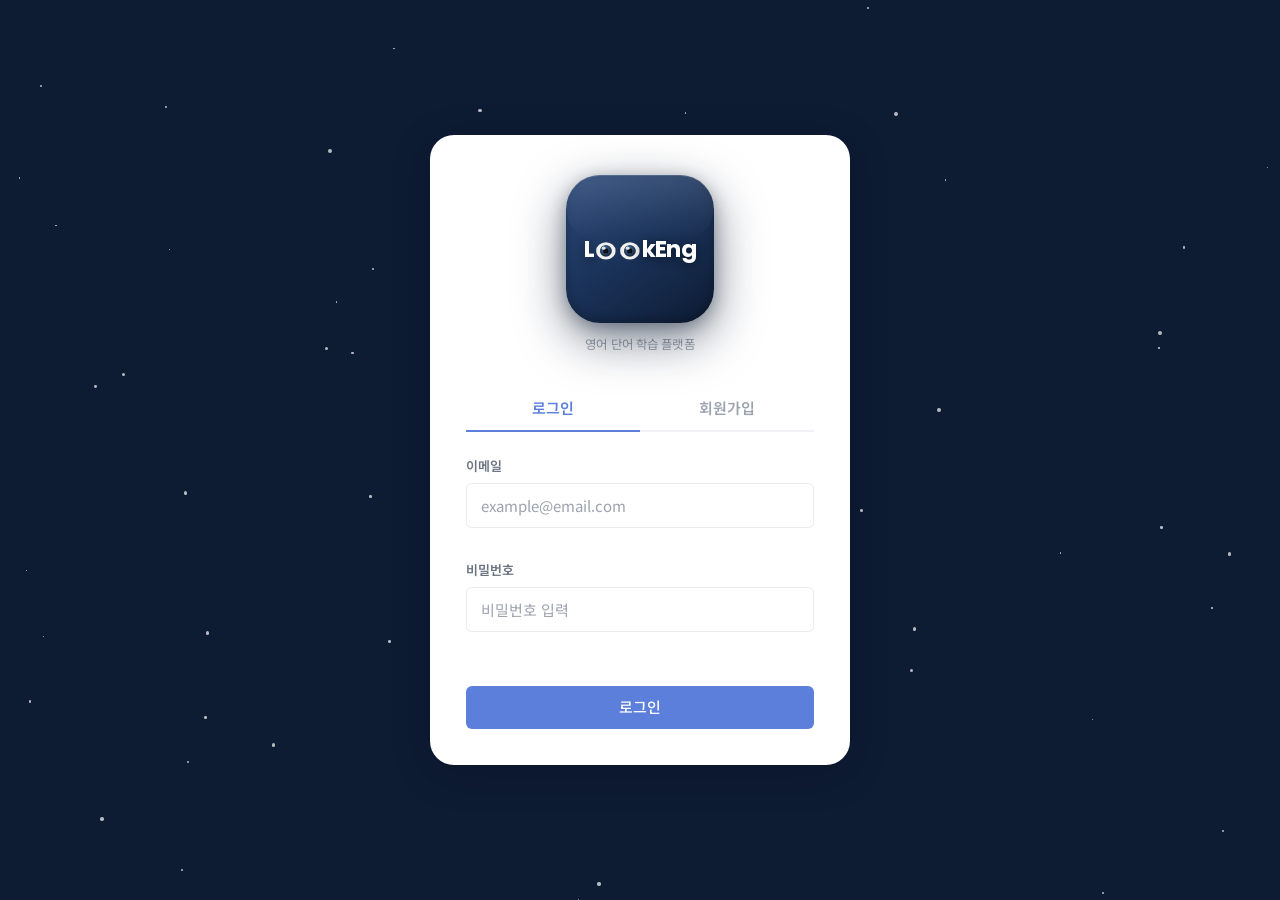
==== commit 6663b04e: "✨ feat: 대시보드 페이지" ====
--- a/pages/dashboard.html
+++ b/pages/dashboard.html
@@ -28,7 +28,7 @@
           <h2 class="section-title">나의 학습 기록</h2>
           <div class="grass-calendar-wrapper">
             <div id="grassCalendarContainer"></div>
-            <!-- 🔥 깃허브 스타일 커스텀 툴팁 -->
+            <!--  깃허브 스타일 커스텀 툴팁 -->
             <div id="grassTooltip" class="grass-tooltip"></div>
           </div>
         </section>
--- a/css/pages/dashboard.css
+++ b/css/pages/dashboard.css
@@ -23,7 +23,7 @@
   gap: 12px;
 }
 
-/* --- 🟢 잔디 캘린더 핵심 스타일 --- */
+/* ---  잔디 캘린더 핵심 스타일 --- */
 .learning-record-section {
   width: 100%;
 }
@@ -33,7 +33,7 @@
   overflow-x: auto;
   padding-bottom: 16px;
   display: flex;
-  justify-content: center; /* 🔥 넓은 화면에서 가운데 정렬로 균형감 줌 */
+  justify-content: center; 
   position: relative;
 }
 
@@ -75,12 +75,12 @@
 
 .grass-month-label { 
   position: absolute; 
-  white-space: nowrap; /* 🔥 글자 줄바꿈 방지 (5월 끝에 깨지던 현상 해결) */
+  white-space: nowrap; 
 }
 
 .grass-grid {
   display: grid;
-  grid-template-rows: repeat(7, 14px); /* 🔥 화면 비율에 맞게 14px로 적절히 키움 */
+  grid-template-rows: repeat(7, 14px); /*  화면 비율에 맞게 14px로 적절히 키움 */
   grid-auto-flow: column;
   gap: 4px; 
 }
@@ -115,7 +115,7 @@
   color: #64748B;
 }
 
-/* --- 💬 깃허브 스타일 커스텀 툴팁 --- */
+/* ---  깃허브 스타일 커스텀 툴팁 --- */
 .grass-tooltip {
   position: fixed;
   background: #24292f;
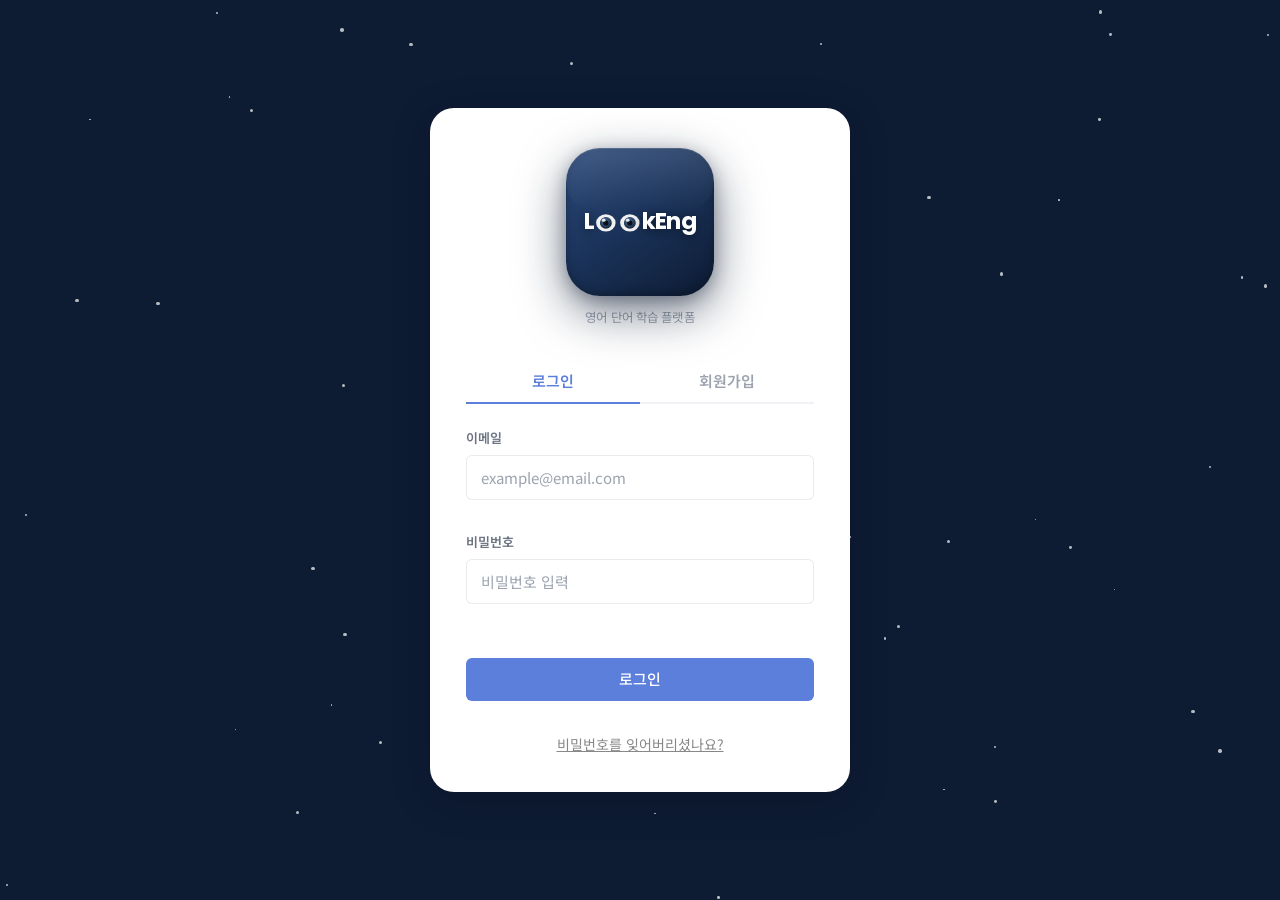
==== commit 762791b9: "✨ feat: 진도율/등급 UI 구현 및 API 연동 (#33) - api.js: ProgressApi.getProgress() 추가 - word-list: 진도 바에 레벨 배지·" ====
--- a/pages/dashboard.html
+++ b/pages/dashboard.html
@@ -21,6 +21,24 @@
           <div class="dashboard-actions">
             <a href="./test.html" class="btn btn--primary btn--lg">퀴즈 시작하기</a>
             <a href="./word-list.html" class="btn btn--secondary btn--lg">단어장 보기</a>
+          </div>
+        </section>
+
+        <section class="level-section card">
+          <h2 class="section-title">나의 등급</h2>
+          <div class="level-display">
+            <div class="level-badge-wrap">
+              <span class="level-badge" id="levelBadge">Lv.1</span>
+            </div>
+            <div class="level-info">
+              <div class="level-progress-bar">
+                <div class="level-progress-bar__fill" id="levelProgressFill" style="width: 0%"></div>
+              </div>
+              <div class="level-info__texts">
+                <span id="levelMemorized">암기완료 0 / 50</span>
+                <span id="levelNext">다음 등급까지 10개</span>
+              </div>
+            </div>
           </div>
         </section>
 
--- a/css/components.css
+++ b/css/components.css
@@ -69,11 +69,11 @@
 }
 
 .btn--danger {
-  background: var(--color-danger);
+  background: #B85C58;
   color: #fff;
 }
 .btn--danger:hover:not(:disabled) {
-  background: #dc2626;
+  background: #A04A46;
 }
 
 .btn--sm { padding: 6px 14px; font-size: 0.8125rem; }
@@ -556,6 +556,75 @@
   border-top: 1px solid var(--color-border);
 }
 
+/* ── 세션 기록 리스트 (quiz-session 모달 & test 설정 화면 공용) ── */
+.session-list {
+  display: flex;
+  flex-direction: column;
+  gap: 8px;
+  max-height: 420px;
+  overflow-y: auto;
+  padding: 2px 0;
+}
+
+.session-list__loading,
+.session-list__empty {
+  text-align: center;
+  padding: 48px 20px;
+  color: var(--color-text-muted, #999);
+  font-size: 0.9rem;
+}
+
+.session-row {
+  display: grid;
+  grid-template-columns: 90px 60px 60px 56px 1fr;
+  align-items: center;
+  gap: 12px;
+  padding: 12px 16px;
+  background: var(--color-bg, #f8f9fa);
+  border-radius: var(--radius-sm, 6px);
+  border: 1px solid var(--color-border, #eee);
+  font-size: 0.875rem;
+}
+
+.session-row__date {
+  color: var(--color-text-secondary, #666);
+  white-space: nowrap;
+}
+
+.session-row__type {
+  display: inline-flex;
+  align-items: center;
+  justify-content: center;
+  padding: 3px 8px;
+  border-radius: 12px;
+  font-size: 0.75rem;
+  font-weight: 600;
+  background: var(--color-blue-light, #e8f0fe);
+  color: var(--color-blue-primary, #4a90e2);
+  white-space: nowrap;
+}
+
+.session-row__count {
+  color: var(--color-text-secondary, #666);
+  text-align: center;
+}
+
+.session-row__accuracy {
+  font-weight: 700;
+  font-size: 1rem;
+  text-align: center;
+}
+
+.session-row__accuracy--high { color: #27ae60; }
+.session-row__accuracy--mid  { color: #e67e22; }
+.session-row__accuracy--low  { color: #e74c3c; }
+
+.session-row__duration {
+  color: var(--color-text-muted, #999);
+  text-align: right;
+  font-size: 0.8125rem;
+}
+
 /* ── Pagination ── */
 .pagination {
   display: flex;
--- a/css/pages/word-list.css
+++ b/css/pages/word-list.css
@@ -156,9 +156,14 @@
   margin-bottom: 24px;
   box-shadow: var(--shadow-sm);
   display: flex;
-  align-items: center;
-  gap: 20px;
-  flex-wrap: wrap;
+  flex-direction: column;
+  gap: 8px;
+}
+
+.progress-section__header {
+  display: flex;
+  justify-content: space-between;
+  align-items: center;
 }
 
 .progress-section__label {
@@ -167,9 +172,17 @@
   white-space: nowrap;
 }
 
+.progress-level-badge {
+  font-size: 0.85rem;
+  font-weight: 700;
+  color: var(--color-blue-primary, #4A90E2);
+  background: #EBF4FF;
+  padding: 2px 10px;
+  border-radius: 999px;
+}
+
 .progress-bar {
-  flex: 1;
-  min-width: 160px;
+  width: 100%;
   height: 8px;
   background: var(--color-bg);
   border-radius: 99px;
@@ -183,10 +196,22 @@
   transition: width 0.4s ease;
 }
 
+.progress-section__footer {
+  display: flex;
+  justify-content: space-between;
+  align-items: center;
+}
+
 .progress-section__count {
   font-size: 0.875rem;
   font-weight: 600;
   color: var(--color-text-primary);
+  white-space: nowrap;
+}
+
+.progress-section__next {
+  font-size: 0.85rem;
+  color: var(--color-text-secondary);
   white-space: nowrap;
 }
 
@@ -310,6 +335,34 @@
   color: #fff;
   text-align: center;
   line-height: 1.4;
+}
+
+/* 필터 탭 */
+.filter-tabs {
+  display: flex;
+  gap: 8px;
+  margin-bottom: 16px;
+}
+
+.filter-tab {
+  padding: 7px 18px;
+  border-radius: 99px;
+  border: 1.5px solid var(--color-border);
+  background: var(--color-surface);
+  color: var(--color-text-secondary);
+  font-size: 0.875rem;
+  font-weight: 500;
+  font-family: var(--font-ko);
+  cursor: pointer;
+  transition: border-color var(--transition-fast), background var(--transition-fast), color var(--transition-fast);
+}
+
+.filter-tab:hover { border-color: var(--color-blue-primary); color: var(--color-blue-primary); }
+
+.filter-tab--active {
+  background: var(--color-navy-mid);
+  border-color: var(--color-navy-mid);
+  color: #fff;
 }
 
 /* 암기완료 버튼 */
@@ -329,14 +382,72 @@
   display: flex;
   align-items: center;
   justify-content: center;
-  transition: background var(--transition-fast), color var(--transition-fast), border-color var(--transition-fast);
+  transition: background var(--transition-fast), color var(--transition-fast), border-color var(--transition-fast), box-shadow var(--transition-fast), transform var(--transition-fast);
   cursor: pointer;
 }
 
 .memorize-btn:hover {
+  box-shadow: 0 0 0 3px rgba(0,0,0,0.08);
+  transform: scale(1.12);
+}
+
+.memorize-btn--on {
   background: var(--color-success-bg);
   border-color: var(--color-success);
   color: var(--color-success);
+}
+
+.memorize-btn--on:hover {
+  filter: brightness(0.88);
+  box-shadow: 0 0 0 3px rgba(34,197,94,0.2);
+}
+
+/* 북마크 버튼 */
+.bookmark-btn {
+  position: absolute;
+  top: 42px;
+  right: 10px;
+  z-index: 10;
+  width: 28px;
+  height: 28px;
+  border-radius: 50%;
+  border: 1.5px solid var(--color-border);
+  background: var(--color-surface);
+  color: var(--color-text-muted);
+  font-size: 0.8rem;
+  display: flex;
+  align-items: center;
+  justify-content: center;
+  transition: background var(--transition-fast), color var(--transition-fast), border-color var(--transition-fast), box-shadow var(--transition-fast), transform var(--transition-fast);
+  cursor: pointer;
+}
+
+.bookmark-btn:hover {
+  box-shadow: 0 0 0 3px rgba(0,0,0,0.08);
+  transform: scale(1.12);
+}
+
+.bookmark-btn--on {
+  background: #FFF8E7;
+  border-color: #F59E0B;
+  color: #F59E0B;
+}
+
+.bookmark-btn--on:hover {
+  filter: brightness(0.88);
+  box-shadow: 0 0 0 3px rgba(245,158,11,0.2);
+}
+
+/* 버튼 클릭 피드백 애니메이션 */
+@keyframes btn-pop {
+  0%   { transform: scale(1); }
+  40%  { transform: scale(1.35); }
+  100% { transform: scale(1); }
+}
+
+.memorize-btn.btn-pop,
+.bookmark-btn.btn-pop {
+  animation: btn-pop 0.22s ease;
 }
 
 /* 암기완료 상태 */
@@ -413,3 +524,104 @@
   padding: 60px 20px;
   color: var(--color-text-muted);
 }
+
+/* ── 검색창 ── */
+
+.search-bar {
+  margin-bottom: 16px;
+}
+
+.search-bar__inner {
+  display: flex;
+  align-items: center;
+  gap: 8px;
+  background: var(--color-surface);
+  border: 1.5px solid var(--color-border);
+  border-radius: var(--radius);
+  padding: 0 14px;
+  transition: border-color 0.18s;
+}
+
+.search-bar__inner:focus-within {
+  border-color: var(--color-blue-primary);
+}
+
+.search-bar__icon {
+  width: 18px;
+  height: 18px;
+  color: var(--color-text-muted);
+  flex-shrink: 0;
+}
+
+.search-bar__input {
+  flex: 1;
+  border: none;
+  outline: none;
+  padding: 12px 0;
+  font-size: 0.9375rem;
+  font-family: var(--font-ko);
+  color: var(--color-text-primary);
+  background: transparent;
+}
+
+.search-bar__input::placeholder {
+  color: var(--color-text-muted);
+}
+
+.search-bar__input::-webkit-search-cancel-button {
+  display: none;
+}
+
+.search-bar__clear {
+  border: none;
+  background: none;
+  cursor: pointer;
+  color: var(--color-text-muted);
+  font-size: 0.8rem;
+  padding: 4px;
+  border-radius: 50%;
+  display: flex;
+  align-items: center;
+  justify-content: center;
+  transition: background 0.15s, color 0.15s;
+  flex-shrink: 0;
+}
+
+.search-bar__clear:hover {
+  background: var(--color-bg);
+  color: var(--color-text-primary);
+}
+
+/* ── 발음 버튼 ── */
+
+.word-card__bottom {
+  display: flex;
+  justify-content: flex-end;
+}
+
+.pronunciation-btn {
+  border: none;
+  background: none;
+  cursor: pointer;
+  font-size: 1rem;
+  padding: 2px 4px;
+  border-radius: var(--radius-sm);
+  opacity: 0.6;
+  transition: opacity 0.15s, transform 0.15s;
+  line-height: 1;
+}
+
+.pronunciation-btn:hover {
+  opacity: 1;
+  transform: scale(1.15);
+}
+
+.pronunciation-btn--playing {
+  opacity: 1;
+  animation: pulse 0.6s ease infinite alternate;
+}
+
+@keyframes pulse {
+  from { transform: scale(1); }
+  to   { transform: scale(1.2); }
+}
--- a/css/pages/dashboard.css
+++ b/css/pages/dashboard.css
@@ -169,4 +169,57 @@
   .feature-guide-section {
     grid-template-columns: 1fr;
   }
+}
+
+/* --- 등급 카드 --- */
+.level-display {
+  display: flex;
+  align-items: center;
+  gap: 24px;
+}
+
+.level-badge-wrap {
+  flex-shrink: 0;
+}
+
+.level-badge {
+  display: inline-flex;
+  align-items: center;
+  justify-content: center;
+  width: 72px;
+  height: 72px;
+  border-radius: 50%;
+  background: var(--color-primary, #4A90E2);
+  color: #fff;
+  font-size: 1.4rem;
+  font-weight: 800;
+}
+
+.level-info {
+  flex: 1;
+  display: flex;
+  flex-direction: column;
+  gap: 8px;
+}
+
+.level-progress-bar {
+  width: 100%;
+  height: 10px;
+  background: #E2E8F0;
+  border-radius: 999px;
+  overflow: hidden;
+}
+
+.level-progress-bar__fill {
+  height: 100%;
+  background: var(--color-primary, #4A90E2);
+  border-radius: 999px;
+  transition: width 0.4s ease;
+}
+
+.level-info__texts {
+  display: flex;
+  justify-content: space-between;
+  font-size: 0.9rem;
+  color: #64748B;
 }
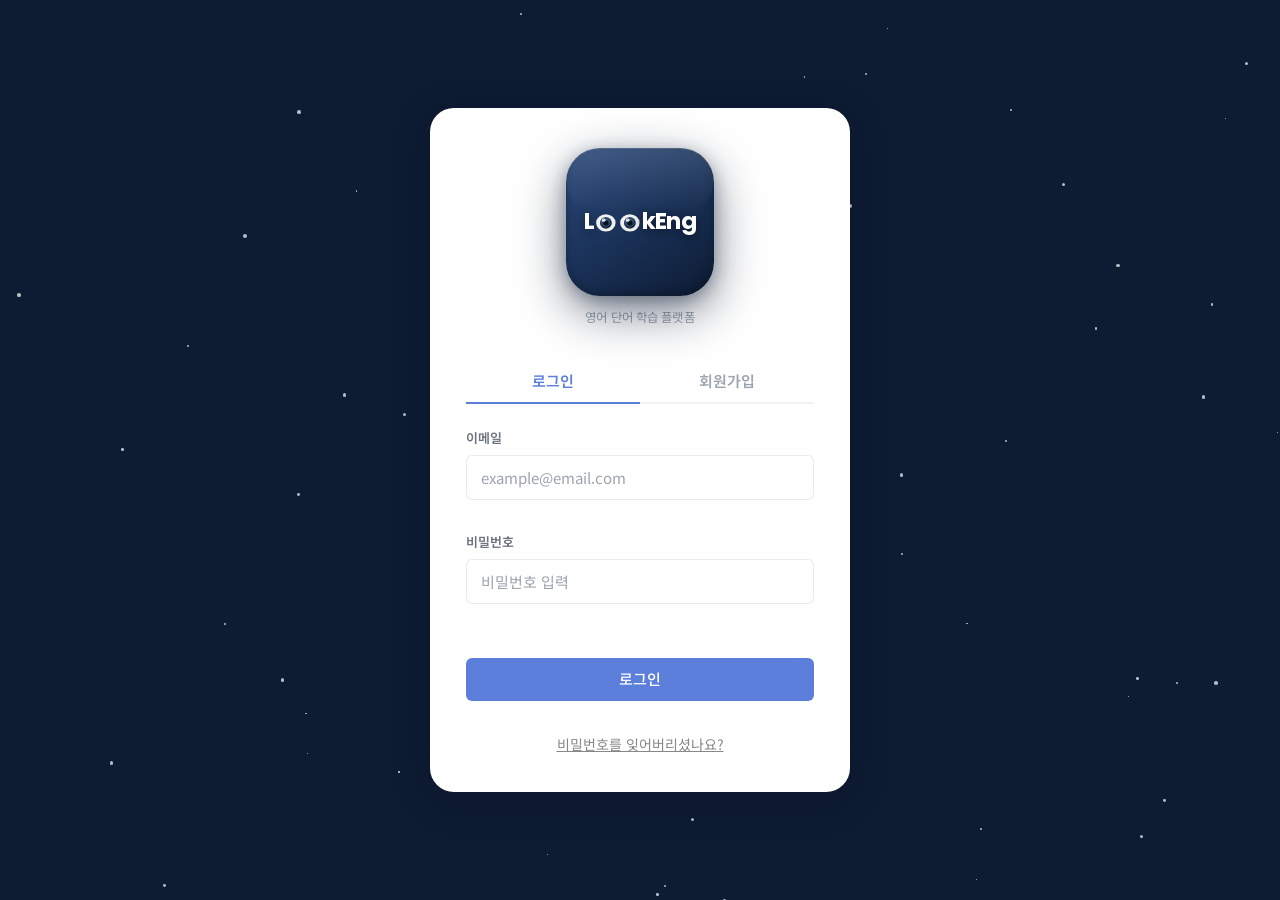
==== commit a421dbea: "♻️ refactor: UI 전체 용어 '퀴즈' → '테스트' 통일 Co-Authored-By: Claude Sonnet 4.6 <noreply@anthropic.com>" ====
--- a/pages/dashboard.html
+++ b/pages/dashboard.html
@@ -19,26 +19,8 @@
         <section class="welcome-card card">
           <h1 class="welcome-card__title">환영합니다! <span id="userName">User</span>님, 오늘도 달려볼까요? 🚀</h1>
           <div class="dashboard-actions">
-            <a href="./test.html" class="btn btn--primary btn--lg">퀴즈 시작하기</a>
+            <a href="./test.html" class="btn btn--primary btn--lg">테스트 시작하기</a>
             <a href="./word-list.html" class="btn btn--secondary btn--lg">단어장 보기</a>
-          </div>
-        </section>
-
-        <section class="level-section card">
-          <h2 class="section-title">나의 등급</h2>
-          <div class="level-display">
-            <div class="level-badge-wrap">
-              <span class="level-badge" id="levelBadge">Lv.1</span>
-            </div>
-            <div class="level-info">
-              <div class="level-progress-bar">
-                <div class="level-progress-bar__fill" id="levelProgressFill" style="width: 0%"></div>
-              </div>
-              <div class="level-info__texts">
-                <span id="levelMemorized">암기완료 0 / 50</span>
-                <span id="levelNext">다음 등급까지 10개</span>
-              </div>
-            </div>
           </div>
         </section>
 
@@ -57,8 +39,8 @@
             <p class="feature-card__desc">TOEIC 필수 단어를 확인하고 암기 상태를 관리하세요.</p>
           </div>
           <div class="feature-card card">
-            <h3 class="feature-card__title">단어 퀴즈</h3>
-            <p class="feature-card__desc">학습한 단어를 바탕으로 실전 퀴즈를 진행하세요.</p>
+            <h3 class="feature-card__title">단어 테스트</h3>
+            <p class="feature-card__desc">학습한 단어를 바탕으로 실전 테스트를 진행하세요.</p>
           </div>
         </section>
 
--- a/css/pages/word-list.css
+++ b/css/pages/word-list.css
@@ -157,7 +157,7 @@
   box-shadow: var(--shadow-sm);
   display: flex;
   flex-direction: column;
-  gap: 8px;
+  gap: 10px;
 }
 
 .progress-section__header {
@@ -167,33 +167,62 @@
 }
 
 .progress-section__label {
-  font-size: 0.875rem;
+  font-size: 1rem;
+  font-weight: 600;
   color: var(--color-text-secondary);
   white-space: nowrap;
 }
 
 .progress-level-badge {
-  font-size: 0.85rem;
+  font-size: 1rem;
   font-weight: 700;
   color: var(--color-blue-primary, #4A90E2);
   background: #EBF4FF;
-  padding: 2px 10px;
+  padding: 4px 14px;
   border-radius: 999px;
 }
 
+/* 진도 바 */
 .progress-bar {
+  position: relative;
   width: 100%;
-  height: 8px;
+  height: 12px;
   background: var(--color-bg);
   border-radius: 99px;
   overflow: hidden;
 }
 
+/* 쉬머 애니메이션 */
+@keyframes shimmer {
+  0%   { background-position: -300% center; }
+  100% { background-position: 300% center; }
+}
+
 .progress-bar__fill {
   height: 100%;
-  background: linear-gradient(90deg, var(--color-blue-primary), var(--color-navy-light));
+  background: linear-gradient(
+    90deg,
+    #3B82F6 0%,
+    #60A5FA 35%,
+    #93C5FD 50%,
+    #60A5FA 65%,
+    #3B82F6 100%
+  );
+  background-size: 300% 100%;
   border-radius: 99px;
-  transition: width 0.4s ease;
+  animation: shimmer 3s ease-in-out infinite;
+  transition: width 0.5s ease;
+}
+
+/* 레벨 구간 마커 (흰 눈금선) */
+.progress-bar__marker {
+  position: absolute;
+  top: 0;
+  bottom: 0;
+  width: 2px;
+  background: rgba(255, 255, 255, 0.75);
+  pointer-events: none;
+  z-index: 2;
 }
 
 .progress-section__footer {
@@ -203,16 +232,43 @@
 }
 
 .progress-section__count {
-  font-size: 0.875rem;
-  font-weight: 600;
+  font-size: 1rem;
+  font-weight: 700;
   color: var(--color-text-primary);
   white-space: nowrap;
 }
 
 .progress-section__next {
-  font-size: 0.85rem;
+  font-size: 0.95rem;
+  font-weight: 500;
   color: var(--color-text-secondary);
   white-space: nowrap;
+}
+
+/* 레벨업 토스트 */
+.levelup-toast {
+  position: fixed;
+  top: 28px;
+  left: 50%;
+  transform: translateX(-50%) translateY(-120px);
+  background: linear-gradient(135deg, #1D4ED8, #1E3A8A);
+  color: #fff;
+  padding: 16px 36px;
+  border-radius: 999px;
+  font-size: 1.15rem;
+  font-weight: 700;
+  letter-spacing: 0.01em;
+  box-shadow: 0 8px 32px rgba(30, 58, 138, 0.45);
+  z-index: 9999;
+  opacity: 0;
+  transition: transform 0.45s cubic-bezier(0.34, 1.56, 0.64, 1), opacity 0.3s;
+  pointer-events: none;
+  white-space: nowrap;
+}
+
+.levelup-toast--show {
+  transform: translateX(-50%) translateY(0);
+  opacity: 1;
 }
 
 /* 컨트롤 바 */
--- a/css/pages/dashboard.css
+++ b/css/pages/dashboard.css
@@ -100,10 +100,10 @@
   cursor: pointer;
 }
 
-.grass-cell[data-level="1"] { background-color: #9BE9A8; }
-.grass-cell[data-level="2"] { background-color: #40C463; }
-.grass-cell[data-level="3"] { background-color: #30A14E; }
-.grass-cell[data-level="4"] { background-color: #216E39; }
+.grass-cell[data-level="1"] { background-color: #93C5FD; }
+.grass-cell[data-level="2"] { background-color: #3B82F6; }
+.grass-cell[data-level="3"] { background-color: #1D4ED8; }
+.grass-cell[data-level="4"] { background-color: #1E3A8A; }
 
 .grass-legend {
   display: flex;
@@ -172,10 +172,14 @@
 }
 
 /* --- 등급 카드 --- */
+.level-section {
+  border: 1.5px solid #E2E8F0;
+}
+
 .level-display {
   display: flex;
   align-items: center;
-  gap: 24px;
+  gap: 28px;
 }
 
 .level-badge-wrap {
@@ -186,25 +190,34 @@
   display: inline-flex;
   align-items: center;
   justify-content: center;
-  width: 72px;
-  height: 72px;
+  width: 88px;
+  height: 88px;
   border-radius: 50%;
-  background: var(--color-primary, #4A90E2);
+  background: #60A5FA;
   color: #fff;
-  font-size: 1.4rem;
+  font-size: 1.8rem;
   font-weight: 800;
-}
+  box-shadow: 0 4px 12px rgba(0, 0, 0, 0.15);
+  transition: background 0.3s ease;
+}
+
+/* 레벨별 배지 색상 (밝은 하늘 → 진한 네이비) */
+.level-badge[data-level="1"] { background: #60A5FA; }
+.level-badge[data-level="2"] { background: #3B82F6; }
+.level-badge[data-level="3"] { background: #1D4ED8; }
+.level-badge[data-level="4"] { background: #1E40AF; }
+.level-badge[data-level="5"] { background: #1E3A8A; }
 
 .level-info {
   flex: 1;
   display: flex;
   flex-direction: column;
-  gap: 8px;
+  gap: 10px;
 }
 
 .level-progress-bar {
   width: 100%;
-  height: 10px;
+  height: 12px;
   background: #E2E8F0;
   border-radius: 999px;
   overflow: hidden;
@@ -212,14 +225,22 @@
 
 .level-progress-bar__fill {
   height: 100%;
-  background: var(--color-primary, #4A90E2);
+  background: #60A5FA;
   border-radius: 999px;
-  transition: width 0.4s ease;
-}
+  transition: width 0.4s ease, background 0.3s ease;
+}
+
+/* 레벨별 진도 바 색상 */
+.level-progress-bar__fill[data-level="1"] { background: #60A5FA; }
+.level-progress-bar__fill[data-level="2"] { background: #3B82F6; }
+.level-progress-bar__fill[data-level="3"] { background: #1D4ED8; }
+.level-progress-bar__fill[data-level="4"] { background: #1E40AF; }
+.level-progress-bar__fill[data-level="5"] { background: #1E3A8A; }
 
 .level-info__texts {
   display: flex;
   justify-content: space-between;
-  font-size: 0.9rem;
-  color: #64748B;
+  font-size: 1rem;
+  font-weight: 500;
+  color: #475569;
 }
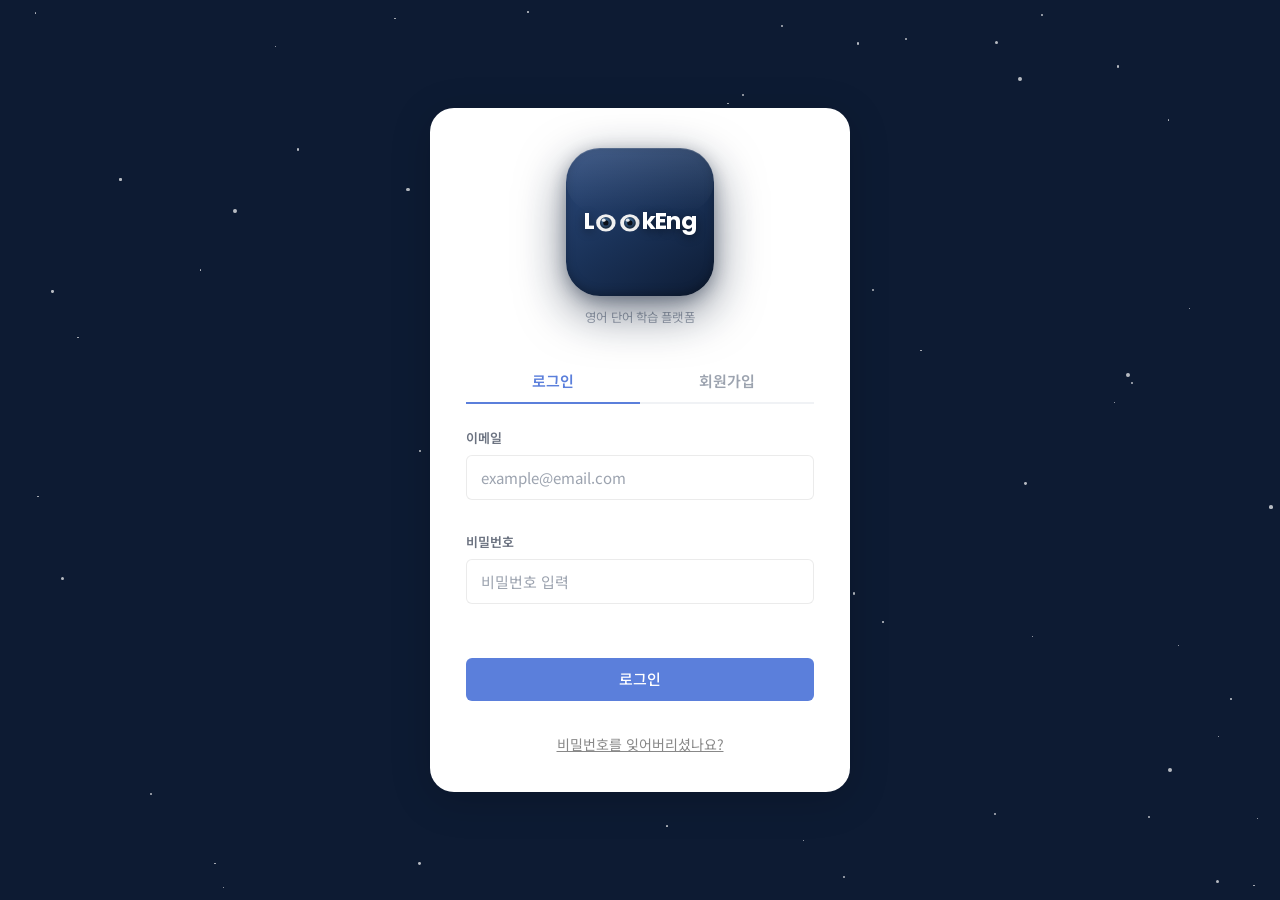
==== commit ba2f862f: "Merge pull request #40 from LookEng-8080/feat/#35-quiz-type ✨ feat: 퀴즈 유형 확장 — 4지선다/빈칸채우기 설정·진행 화면 및" ====
--- a/pages/dashboard.html
+++ b/pages/dashboard.html
@@ -21,6 +21,24 @@
           <div class="dashboard-actions">
             <a href="./test.html" class="btn btn--primary btn--lg">테스트 시작하기</a>
             <a href="./word-list.html" class="btn btn--secondary btn--lg">단어장 보기</a>
+          </div>
+        </section>
+
+        <section class="level-section card">
+          <h2 class="section-title">나의 등급</h2>
+          <div class="level-display">
+            <div class="level-badge-wrap">
+              <span class="level-badge" id="levelBadge">Lv.1</span>
+            </div>
+            <div class="level-info">
+              <div class="level-progress-bar">
+                <div class="level-progress-bar__fill" id="levelProgressFill" style="width: 0%"></div>
+              </div>
+              <div class="level-info__texts">
+                <span id="levelMemorized">암기완료 0 / 50</span>
+                <span id="levelNext">다음 등급까지 10개</span>
+              </div>
+            </div>
           </div>
         </section>
 
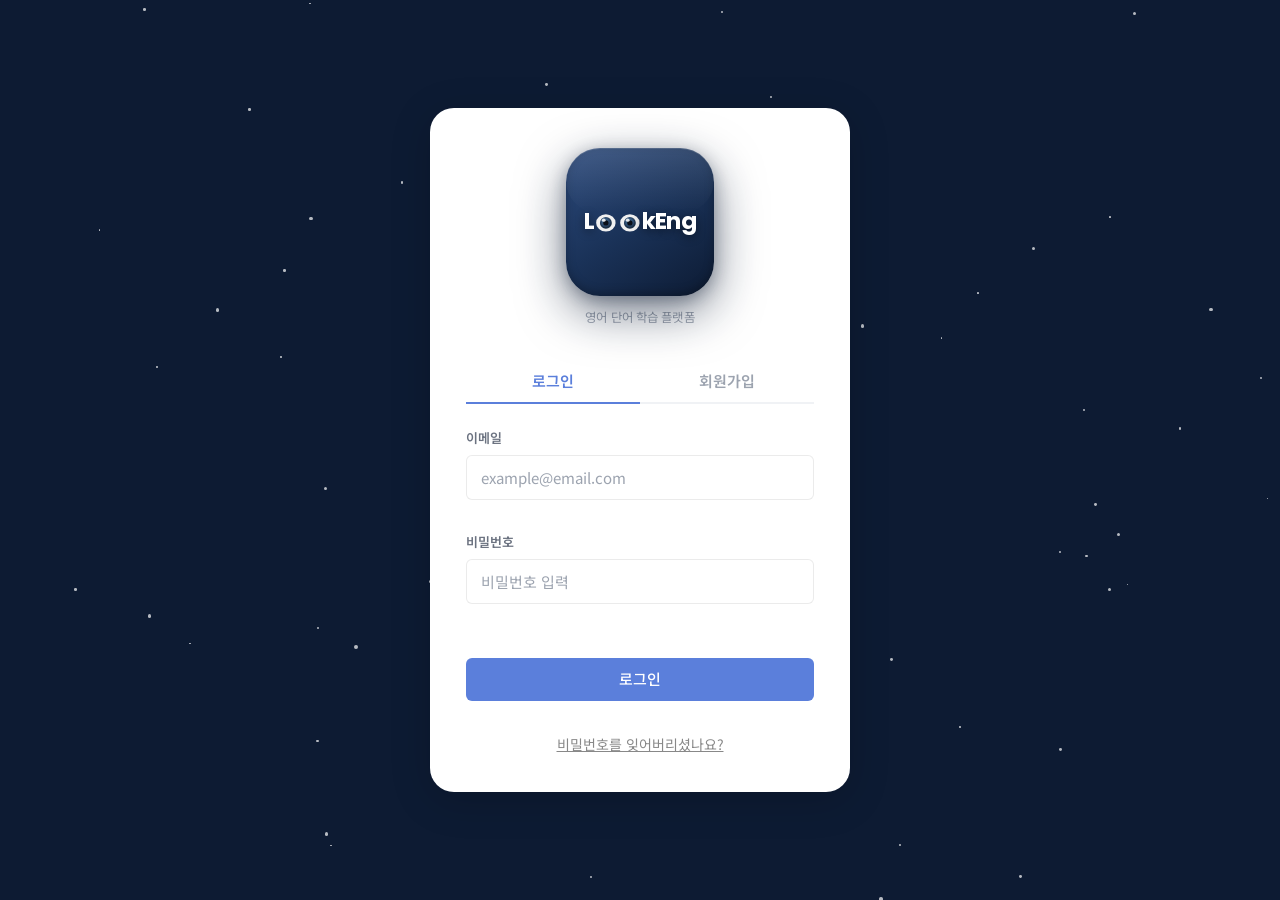
==== commit 4fc1bd31: "💄 style: 대시보드 단어장·단어 테스트 카드 설명 구체화 및 링크 연결 - 카드 설명을 서비스 실제 기능 기반으로 구체적으로 개선   - 단어장: 플립 카드, 암기완료·북마크" ====
--- a/pages/dashboard.html
+++ b/pages/dashboard.html
@@ -52,14 +52,14 @@
         </section>
 
         <section class="feature-guide-section">
-          <div class="feature-card card">
+          <a href="./word-list.html" class="feature-card card">
             <h3 class="feature-card__title">단어장</h3>
-            <p class="feature-card__desc">TOEIC 필수 단어를 확인하고 암기 상태를 관리하세요.</p>
-          </div>
-          <div class="feature-card card">
+            <p class="feature-card__desc">TOEIC 빈출 단어 카드를 플립해 뜻을 확인하고, 암기완료 · 북마크로 나만의 학습 리스트를 관리하세요.</p>
+          </a>
+          <a href="./test.html" class="feature-card card">
             <h3 class="feature-card__title">단어 테스트</h3>
-            <p class="feature-card__desc">학습한 단어를 바탕으로 실전 테스트를 진행하세요.</p>
-          </div>
+            <p class="feature-card__desc">주관식 · 객관식 · 빈칸채우기 중 원하는 유형을 골라 실력을 점검하고, 틀린 단어는 상세 기록에서 바로 복습하세요.</p>
+          </a>
         </section>
 
       </div>
--- a/css/pages/dashboard.css
+++ b/css/pages/dashboard.css
@@ -151,6 +151,17 @@
   gap: 24px;
 }
 
+a.feature-card {
+  display: block;
+  text-decoration: none;
+  color: inherit;
+  transition: box-shadow var(--transition-fast), transform var(--transition-fast);
+}
+a.feature-card:hover {
+  box-shadow: var(--shadow-hover);
+  transform: translateY(-2px);
+}
+
 .feature-card__title {
   margin: 0 0 8px 0;
   font-size: 1.1rem;
